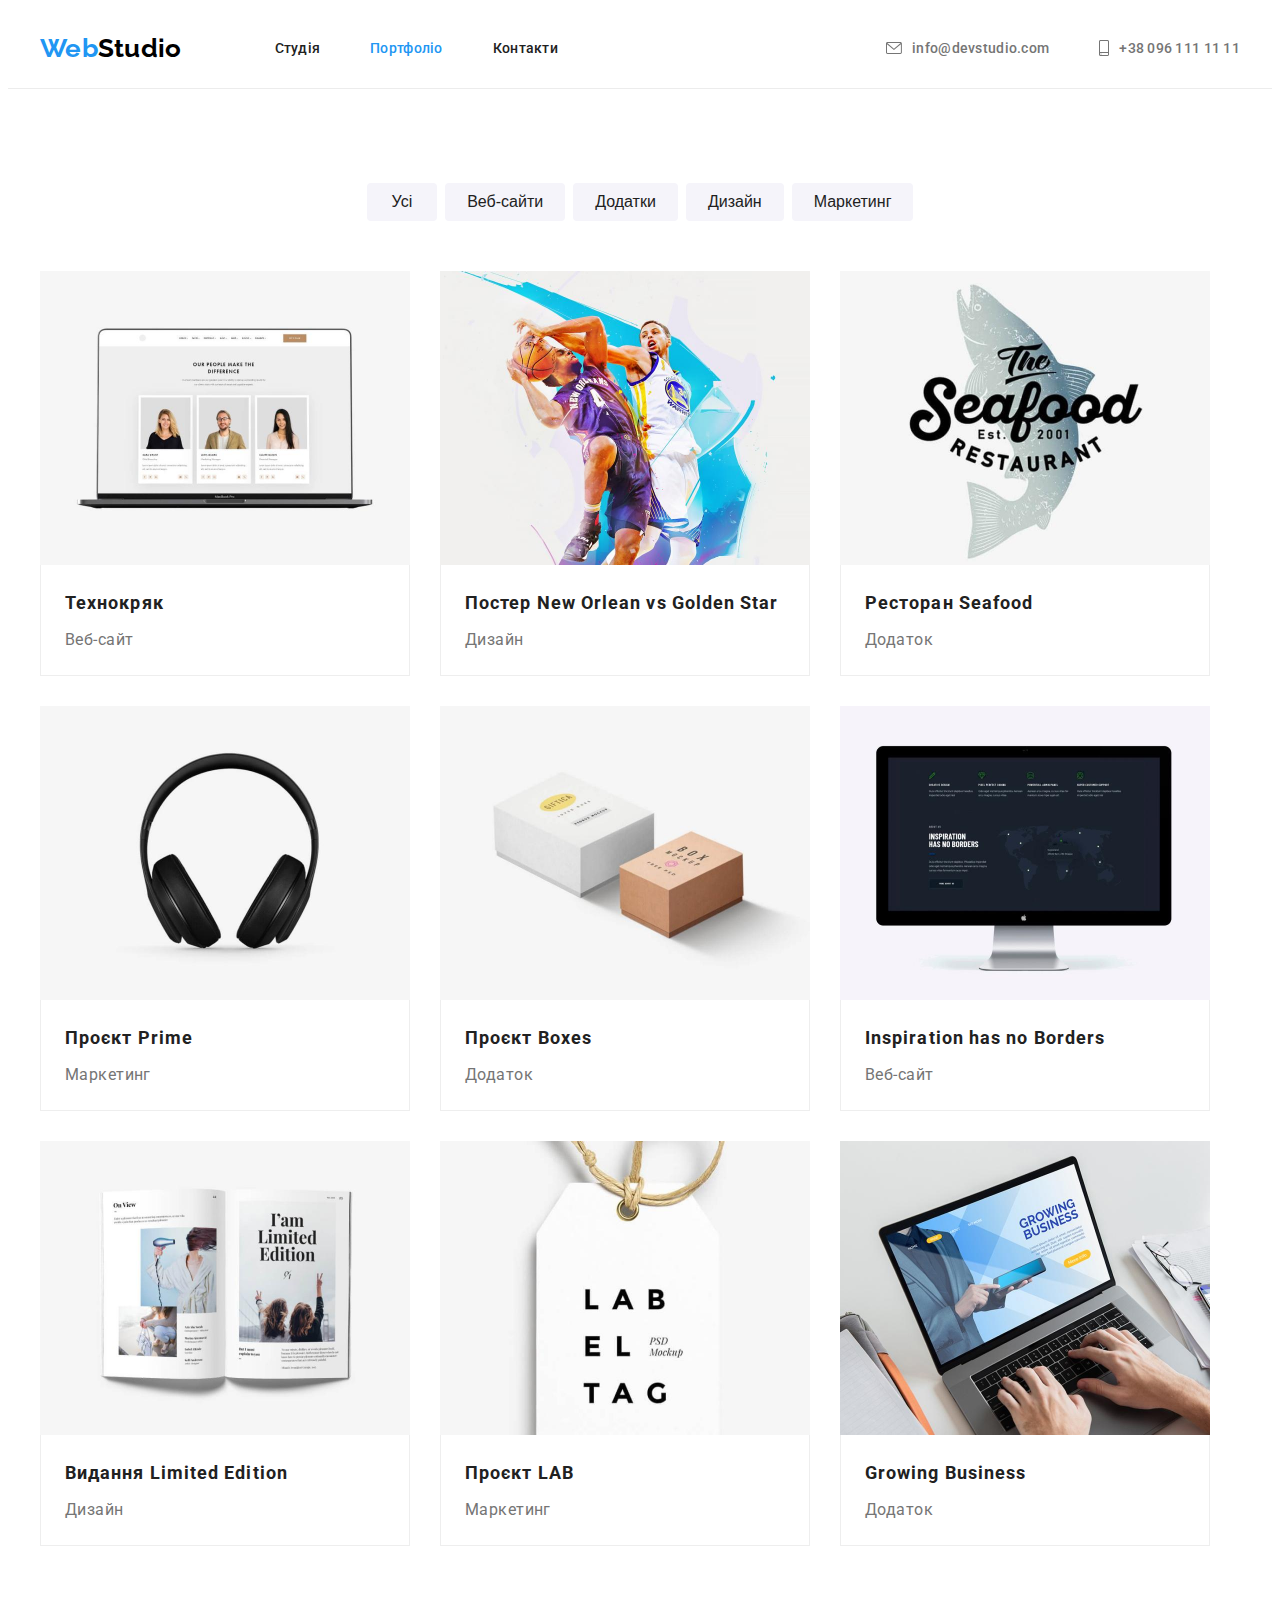
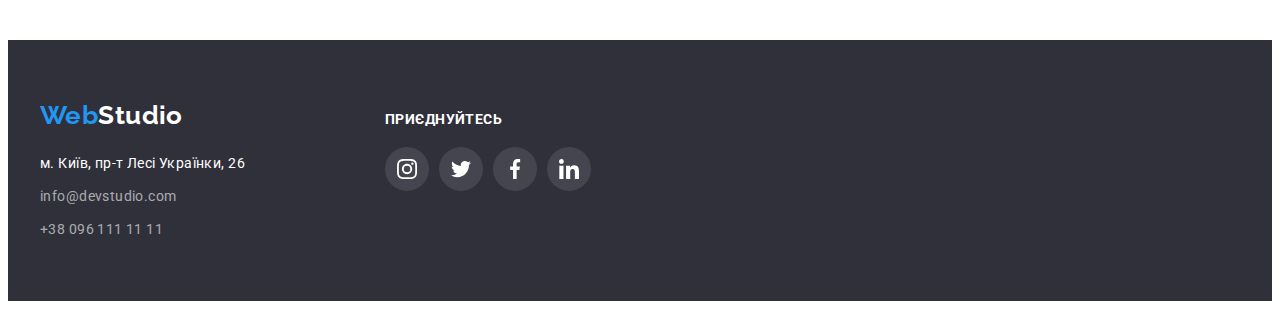
==== portfolio.html @ fc1fa3cc "Initial commit" ====
<!DOCTYPE html>
<html lang="uk">
  <head>
    <meta charset="UTF-8" />
    <meta http-equiv="X-UA-Compatible" content="IE=edge" />
    <meta name="viewport" content="width=device-width, initial-scale=1.0" />
    <title>Document</title>
    <link rel="stylesheet" href="./css/portfolio.css" />
    <link rel="stylesheet" href="./css/styles.css" />
    <link
      rel="stylesheet"
      href="https://cdnjs.cloudflare.com/ajax/libs/modern-normalize/1.1.0/modern-normalize.min.css"
      integrity="sha512-wpPYUAdjBVSE4KJnH1VR1HeZfpl1ub8YT/NKx4PuQ5NmX2tKuGu6U/JRp5y+Y8XG2tV+wKQpNHVUX03MfMFn9Q=="
      crossorigin="anonymous"
      referrerpolicy="no-referrer"
    />
    <link rel="preconnect" href="https://fonts.googleapis.com" />
    <link rel="preconnect" href="https://fonts.gstatic.com" crossorigin />
    <link
      href="https://fonts.googleapis.com/css2?family=Raleway:wght@700&family=Roboto:wght@400;500;700;900&display=swap"
      rel="stylesheet"
    />
    <link rel="stylesheet" href="./css/styles.css" />
  </head>

  <body>
    <!--шапка сторінки-->
    <header class="header">
      <div class="container site-nav">
        <nav class="site-nav">
          <a class="header-logo" href="./index.html">
            <span class="accent">Web</span>Studio
          </a>
          <ul class="header-list list">
            <li class="list-item">
              <a class="header-link" href="./index.html">Студія</a>
            </li>
            <li class="list-item">
              <a class="header-link current" href="./portfolio.html"
                >Портфоліо</a
              >
            </li>
            <li class="list-item">
              <a class="header-link" href="">Контакти</a>
            </li>
          </ul>
        </nav>
        <ul class="contacts-list list">
          <li class="list-item">
            <a class="header-link contacts" href="mailto:info@devstudio.com">
              <svg class="contacts-icon" width="16" height="12">
                <use href="./images/icons.svg#envelope"></use></svg
              >info@devstudio.com</a
            >
          </li>
          <li class="list-item">
            <a class="header-link contacts" href="tel:+380961111111"
              ><svg class="contacts-icon" width="10" height="16">
                <use href="./images/icons.svg#smartphone"></use></svg
              >+38 096 111 11 11</a
            >
          </li>
        </ul>
      </div>
    </header>
    <!--унікальний контент сторінки-->

    <main>
      <section class="section">
        <div class="container">
          <h1 class="section-title visually-hidden">список проєктів</h1>

          <!--фільтр проєктів-->

          <ul class="list filters">
            <li class="list-item">
              <button class="btn big" type="button">Усі</button>
            </li>
            <li class="list-item">
              <button class="btn" type="button">Веб-сайти</button>
            </li>
            <li class="list-item">
              <button class="btn" type="button">Додатки</button>
            </li>
            <li class="list-item">
              <button class="btn" type="button">Дизайн</button>
            </li>
            <li class="list-item">
              <button class="btn" type="button">Маркетинг</button>
            </li>
          </ul>

          <!--список проєктів-->

          <ul class="projects list">
            <li class="gallery-item">
              <img
                class="img"
                src="./images/portfolio/techno.jpg"
                alt="відкрита сторінка сайту на екрані ноутбука"
                width="370"
              />
              <div class="project-item">
                <h2 class="project-title">Технокряк</h2>
                <p class="project-name">Веб-сайт</p>
              </div>
            </li>
            <li class="gallery-item">
              <img
                class="img"
                src="./images/portfolio/new_orlean.jpg"
                alt="двоє гравців баскетбольної команди виборюють мʼяча"
                width="370"
              />
              <div class="project-item">
                <h2 class="project-title">Постер New Orlean vs Golden Star</h2>
                <p class="project-name">Дизайн</p>
              </div>
            </li>
            <li class="gallery-item">
              <img
                class="img"
                src="./images/portfolio/seafood.jpg"
                alt="логотип ресторану на фоні зображення великої риби"
                width="370"
              />
              <div class="project-item">
                <h2 class="project-title">Ресторан Seafood</h2>
                <p class="project-name">Додаток</p>
              </div>
            </li>
            <li class="gallery-item">
              <img
                class="img"
                src="./images/portfolio/prime.jpg"
                alt="великі навушники"
                width="370"
              />
              <div class="project-item">
                <h2 class="project-title">Проєкт Prime</h2>
                <p class="project-name">Маркетинг</p>
              </div>
            </li>
            <li class="gallery-item">
              <img
                class="img"
                src="./images/portfolio/boxes.jpg"
                alt="дві коробки,біла більша та світло-коричнева менша"
                width="370"
              />
              <div class="project-item">
                <h2 class="project-title">Проєкт Boxes</h2>
                <p class="project-name">Додаток</p>
              </div>
            </li>
            <li class="gallery-item">
              <img
                class="img"
                src="./images/portfolio/inspiration.jpg"
                alt="відкрита сторінка сайту на моніторі"
                width="370"
              />
              <div class="project-item">
                <h2 class="project-title">Inspiration has no Borders</h2>
                <p class="project-name">Веб-сайт</p>
              </div>
            </li>
            <li class="gallery-item">
              <img
                class="img"
                src="./images/portfolio/limited.jpg"
                alt="фотографія розгорнутого журналу з малюнками та текстом"
                width="370"
              />
              <div class="project-item">
                <h2 class="project-title">Видання Limited Edition</h2>
                <p class="project-name">Дизайн</p>
              </div>
            </li>
            <li class="gallery-item">
              <img
                class="img"
                src="./images/portfolio/lab.jpg"
                alt="фотографія етикетки з логотипом бренду"
                width="370"
              />
              <div class="project-item">
                <h2 class="project-title">Проєкт LAB</h2>
                <p class="project-name">Маркетинг</p>
              </div>
            </li>
            <li class="gallery-item">
              <img
                class="img"
                src="./images/portfolio/business.jpg"
                alt="руки на клавіатурі ноутбука,на екрані якого відкритий додаток"
                width="370"
              />
              <div class="project-item">
                <h2 class="project-title">Growing Business</h2>
                <p class="project-name">Додаток</p>
              </div>
            </li>
          </ul>
        </div>
      </section>
    </main>

    <!--підвал сторінки-->
    <footer class="footer">
      <div class="container box">
        <div>
          <a class="footer-logo" href="./index.html">
            <span class="accent">Web</span>Studio
          </a>
          <address class="address">
            <ul class="list">
              <li class="list-item">
                <a
                  class="footer-link"
                  href="https://goo.gl/maps/a5UtnnKRtL6wgSgT9"
                  target="_blank"
                  rel="noopener noreferrer"
                >
                  м. Київ, пр-т Лесі Українки, 26
                </a>
              </li>
              <li class="list-item">
                <a class="footer-link contact" href="mailto:info@devstudio.com"
                  >info@devstudio.com</a
                >
              </li>
              <li class="list-item">
                <a class="footer-link contact" href="tel:+380961111111"
                  >+38 096 111 11 11</a
                >
              </li>
            </ul>
          </address>
        </div>
        <div class="socials-group">
          <h2 class="socials-title">приєднуйтесь</h2>
          <ul class="socials list">
            <li class="socials-item">
              <a
                class="socials-link lite"
                href="https://instagram.com"
                target="_blank"
                rel="noopener noreferrer"
                aria-label="instagram"
              >
                <svg class="socials-icon" width="20" height="20">
                  <use href="./images/icons.svg#instagram"></use>
                </svg>
              </a>
            </li>
            <li class="socials-item">
              <a
                class="socials-link lite"
                href="https://twitter.com"
                target="_blank"
                rel="noopener noreferrer"
                aria-label="twitter"
              >
                <svg class="socials-icon" width="20" height="20">
                  <use href="./images/icons.svg#twitter"></use>
                </svg>
              </a>
            </li>
            <li class="socials-item">
              <a
                class="socials-link lite"
                href="https://facebook.com"
                target="_blank"
                rel="noopener noreferrer"
                aria-label="facebook"
              >
                <svg class="socials-icon" width="20" height="20">
                  <use href="./images/icons.svg#facebook"></use>
                </svg>
              </a>
            </li>
            <li class="socials-item">
              <a
                class="socials-link lite"
                href="https://linkedin.com"
                target="_blank"
                rel="noopener noreferrer"
                aria-label="linkedin"
              >
                <svg class="socials-icon" width="20" height="20">
                  <use href="./images/icons.svg#linkedin"></use>
                </svg>
              </a>
            </li>
          </ul>
        </div>
      </div>
    </footer>
  </body>
</html>
---- css/styles.css ----
:root {
  /* Fonts */
  --main-font-family: "Roboto", sans-serif;
  --secondary-font-family: "Raleway", sans-serif;

  /* text colors*/
  --primary-txt-cl: #212121;
  --secondary-txt-cl: #757575;
  --dark-txt-cl: #000;
  --light-txt-cl: #fff;
  --light-txt-cl-60: rgba(255, 255, 255, 0.6);
  --accent-txt-cl: #2196f3;
  --socials-ln-cl: #afb1b8;
  /* background colors */
  --baner-cl: #c4c4c4;
  --baner-gr-cl: rgba(47, 48, 58, 0.4);
  --futer--bg-cl: #2f303a;
  --section-bc-cl: #f5f4fa;
  --light-bc-cl: #ffffff;
  --accent-cl: #2196f3;
  --accent-act-cl: #188ce8;
  --line-cl: #ececec;
  --portfolio-br-cl: #eeeeee;
  --socials-bg-cl: rgba(255, 255, 255, 0.1);
}

body {
  font-family: var(--main-font-family);
  font-size: 14px;
  letter-spacing: 0.03em;
  color: var(--primary-txt-cl);
}
h1,
h2,
h3 {
  margin: 0;
}
p {
  margin: 0;
}
/* шапка сторінки */

.list {
  padding: 0;
  margin: 0;

  list-style: none;
}
.list a {
  text-decoration: none;
}
img {
  max-width: 100%;
  height: auto;
  display: block;
}
.container {
  width: 1200px;
  padding-left: 15px;
  padding-right: 15px;
  margin-left: auto;
  margin-right: auto;
}

.header {
  border-bottom: 1px solid var(--line-cl);

  font-weight: 500;
  line-height: calc(16 / 14);
  letter-spacing: 0.02em;
}
.site-nav {
  display: flex;
  align-items: center;
}
.header-list,
.contacts-list {
  display: flex;
}
.header-list,
.contacts-list {
  gap: 50px;
}

.header-logo,
.footer-logo {
  font-family: var(--secondary-font-family);
  font-weight: 700;
  font-size: 26px;
  line-height: calc(31 / 26);

  text-decoration: none;
}
.header-logo {
  margin-right: 93px;
  color: var(--dark-txt-cl);
}

.accent {
  color: var(--accent-txt-cl);
}

.header-link {
  display: block;
  padding-top: 32px;
  padding-bottom: 32px;

  color: inherit;
}
.header-link:hover,
.header-link:focus,
.footer-link:hover,
.footer-link:focus {
  color: var(--accent-txt-cl);
}

.current {
  color: var(--accent-cl);
}

.contacts-list {
  margin-left: auto;
}
.contacts {
  display: flex;
  gap: 10px;
  align-items: center;
  color: var(--secondary-txt-cl);
}
.contacts-icon {
  fill: currentColor;
}

/* банер */

.hero {
  max-width: 1600px;
  min-height: 600px;
  margin-left: auto;
  margin-right: auto;
  padding-top: 200px;
  padding-bottom: 200px;
  text-align: center;

  background-image: linear-gradient(
      to right,
      var(--baner-gr-cl),
      var(--baner-gr-cl)
    ),
    url("../images/Img.jpg");
  background-color: var(--baner-cl);
  background-repeat: no-repeat;
  background-position: center;
  background-size: cover;
}
.hero-title {
  margin-bottom: 30px;
  margin-left: auto;
  margin-right: auto;
  width: 696px;

  color: var(--light-txt-cl);
  font-weight: 900;
  font-size: 44px;
  line-height: calc(60 / 44);
  letter-spacing: 0.06em;
  text-transform: uppercase;
}
.hero-btn,
.btn {
  cursor: pointer;
}

.hero-btn {
  display: inline-block;
  padding: 10px 32px;
  border: 1px transparent;
  border-radius: 4px;
  min-width: 216px;
  text-align: center;

  font-weight: 700;
  font-size: 16px;
  line-height: calc(30 / 16);
  letter-spacing: 0.06em;
  background: var(--accent-cl);
  color: var(--light-txt-cl);
}

.hero-btn:hover,
.hero-btn:focus {
  background-color: var(--accent-act-cl);
}
/* особливості */

.section {
  padding-top: 94px;
  padding-bottom: 94px;
}

.content {
  display: flex;
  gap: 30px;
}

.visually-hidden {
  position: absolute;
  white-space: nowrap;
  width: 1px;
  height: 1px;
  overflow: hidden;
  border: 0;
  padding: 0;
  clip: rect(0 0 0 0);
  clip-path: inset(50%);
  margin: -1px;
}

.feature {
  margin-bottom: 30px;
  padding-top: 25px;
  padding-bottom: 25px;

  display: flex;
  align-items: center;
  justify-content: center;
  background-color: var(--section-bc-cl);

  border-radius: 4px;
}
.item-title {
  margin-bottom: 10px;

  font-size: 14px;
  line-height: calc(16 / 14);

  text-transform: uppercase;
}
.desc {
  margin-top: 0;

  line-height: calc(24 / 14);

  color: var(--secondary-txt-cl);
}

/* чим ми займаємося */
.gallery {
  padding-top: 0;
}

.section-title {
  margin-bottom: 50px;

  font-size: 36px;
  line-height: calc(42 / 36);
  text-align: center;
}

/* наша команда */
.team {
  background-color: var(--section-bc-cl);
}
.card {
  box-shadow: 0px 1px 3px rgba(0, 0, 0, 0.12), 0px 1px 1px rgba(0, 0, 0, 0.14),
    0px 2px 1px rgba(0, 0, 0, 0.2);
  border-radius: 0px 0px 4px 4px;
  background-color: var(--light-bc-cl);
}
.team-card {
  padding: 30px 10px;
}
.team-name {
  margin-bottom: 10px;
  font-weight: 500;
  font-size: 16px;
  line-height: calc(19 / 16);
  text-align: center;
}

.team-position {
  margin-bottom: 16px;
  font-size: 16px;
  line-height: calc(19 / 16);
  text-align: center;

  color: var(--secondary-txt-cl);
}

.socials {
  display: flex;
  gap: 10px;
  justify-content: center;
}
.socials-link {
  display: flex;
  align-items: center;
  justify-content: center;
  width: 44px;
  height: 44px;

  background-color: var(--light-bc-cl);
  color: var(--socials-ln-cl);
  border-radius: 50%;
}

.socials-link:hover,
.socials-link:focus {
  background-color: var(--accent-cl);
  color: var(--light-txt-cl);
}
.socials-icon {
  fill: currentColor;
}

/* постійні клієнти */
.clients {
  display: flex;
  gap: 30px;
  justify-content: center;
}

.clients-link {
  display: flex;
  align-items: center;
  justify-content: center;
  width: 170px;
  height: 92px;
  border: 1px solid var(--socials-ln-cl);
  border-radius: 4px;
  color: var(--socials-ln-cl);
}

.clients-link:hover,
.clients-link:focus {
  border-color: var(--accent-txt-cl);
  color: var(--accent-txt-cl);
}
.clients-icon {
  fill: currentColor;
}
/* підвал сторінки */

.footer {
  padding-top: 60px;
  padding-bottom: 60px;

  background-color: var(--futer--bg-cl);
}
.box {
  display: flex;
  gap: 70px;
  align-items: baseline;
}
.address {
  line-height: calc(24 / 14);

  font-style: normal;
}
.footer-logo {
  display: block;
  margin-bottom: 20px;
}

.footer .list-item:not(:last-child) {
  margin-bottom: 9px;
}

.footer-logo,
.footer-link {
  color: var(--light-txt-cl);
}
.contact {
  color: var(--light-txt-cl-60);
}

.socials-group {
  margin-left: 70px;
  color: var(--light-txt-cl);
}

.socials-title {
  margin-bottom: 20px;
  font-size: 14px;
  line-height: calc(16 / 14);

  text-transform: uppercase;
}
.lite {
  color: var(--light-txt-cl);
  background-color: var(--socials-bg-cl);
}
/* портфоліо */

/* фільтр */
.list.filters {
  display: flex;
  gap: 8px;
  justify-content: center;
  margin-bottom: 50px;
}

.btn {
  display: inline-block;
  padding: 6px 22px;
  border: 1px transparent;
  border-radius: 4px;

  font-weight: 500;
  font-size: 16px;
  line-height: calc(26 / 16);
  text-align: center;

  color: var(--primary-txt-cl);
  background-color: var(--section-bc-cl);
}
/* кнопка "Усі"*/
.big {
  padding-right: 25px;
  padding-left: 25px;
}

.btn:hover,
.btn:focus {
  color: var(--light-txt-cl);
  background-color: var(--accent-cl);
  box-shadow: 0px 3px 1px rgba(0, 0, 0, 0.1), 0px 1px 2px rgba(0, 0, 0, 0.08),
    0px 2px 2px rgba(0, 0, 0, 0.12);
}
/* галерея проєктів */
.projects {
  display: flex;
  flex-wrap: wrap;
  gap: 30px;
}

.project-item {
  border-right: 1px solid var(--portfolio-br-cl);
  border-bottom: 1px solid var(--portfolio-br-cl);
  border-left: 1px solid var(--portfolio-br-cl);

  padding: 20px 24px;
}
.gallery-item:hover {
  box-shadow: 0px 1px 1px rgba(0, 0, 0, 0.12), 0px 4px 4px rgba(0, 0, 0, 0.06),
    1px 4px 6px rgba(0, 0, 0, 0.16);
}
.project-title {
  margin-bottom: 4px;
  font-size: 18px;
  line-height: calc(36 / 18);
  letter-spacing: 0.06em;
}
.project-name {
  font-size: 16px;
  line-height: calc(30 / 16);

  color: var(--secondary-txt-cl);
}
---- css/styles.css ----
:root {
  /* Fonts */
  --main-font-family: "Roboto", sans-serif;
  --secondary-font-family: "Raleway", sans-serif;

  /* text colors*/
  --primary-txt-cl: #212121;
  --secondary-txt-cl: #757575;
  --dark-txt-cl: #000;
  --light-txt-cl: #fff;
  --light-txt-cl-60: rgba(255, 255, 255, 0.6);
  --accent-txt-cl: #2196f3;
  --socials-ln-cl: #afb1b8;
  /* background colors */
  --baner-cl: #c4c4c4;
  --baner-gr-cl: rgba(47, 48, 58, 0.4);
  --futer--bg-cl: #2f303a;
  --section-bc-cl: #f5f4fa;
  --light-bc-cl: #ffffff;
  --accent-cl: #2196f3;
  --accent-act-cl: #188ce8;
  --line-cl: #ececec;
  --portfolio-br-cl: #eeeeee;
  --socials-bg-cl: rgba(255, 255, 255, 0.1);
}

body {
  font-family: var(--main-font-family);
  font-size: 14px;
  letter-spacing: 0.03em;
  color: var(--primary-txt-cl);
}
h1,
h2,
h3 {
  margin: 0;
}
p {
  margin: 0;
}
/* шапка сторінки */

.list {
  padding: 0;
  margin: 0;

  list-style: none;
}
.list a {
  text-decoration: none;
}
img {
  max-width: 100%;
  height: auto;
  display: block;
}
.container {
  width: 1200px;
  padding-left: 15px;
  padding-right: 15px;
  margin-left: auto;
  margin-right: auto;
}

.header {
  border-bottom: 1px solid var(--line-cl);

  font-weight: 500;
  line-height: calc(16 / 14);
  letter-spacing: 0.02em;
}
.site-nav {
  display: flex;
  align-items: center;
}
.header-list,
.contacts-list {
  display: flex;
}
.header-list,
.contacts-list {
  gap: 50px;
}

.header-logo,
.footer-logo {
  font-family: var(--secondary-font-family);
  font-weight: 700;
  font-size: 26px;
  line-height: calc(31 / 26);

  text-decoration: none;
}
.header-logo {
  margin-right: 93px;
  color: var(--dark-txt-cl);
}

.accent {
  color: var(--accent-txt-cl);
}

.header-link {
  display: block;
  padding-top: 32px;
  padding-bottom: 32px;

  color: inherit;
}
.header-link:hover,
.header-link:focus,
.footer-link:hover,
.footer-link:focus {
  color: var(--accent-txt-cl);
}

.current {
  color: var(--accent-cl);
}

.contacts-list {
  margin-left: auto;
}
.contacts {
  display: flex;
  gap: 10px;
  align-items: center;
  color: var(--secondary-txt-cl);
}
.contacts-icon {
  fill: currentColor;
}

/* банер */

.hero {
  max-width: 1600px;
  min-height: 600px;
  margin-left: auto;
  margin-right: auto;
  padding-top: 200px;
  padding-bottom: 200px;
  text-align: center;

  background-image: linear-gradient(
      to right,
      var(--baner-gr-cl),
      var(--baner-gr-cl)
    ),
    url("../images/Img.jpg");
  background-color: var(--baner-cl);
  background-repeat: no-repeat;
  background-position: center;
  background-size: cover;
}
.hero-title {
  margin-bottom: 30px;
  margin-left: auto;
  margin-right: auto;
  width: 696px;

  color: var(--light-txt-cl);
  font-weight: 900;
  font-size: 44px;
  line-height: calc(60 / 44);
  letter-spacing: 0.06em;
  text-transform: uppercase;
}
.hero-btn,
.btn {
  cursor: pointer;
}

.hero-btn {
  display: inline-block;
  padding: 10px 32px;
  border: 1px transparent;
  border-radius: 4px;
  min-width: 216px;
  text-align: center;

  font-weight: 700;
  font-size: 16px;
  line-height: calc(30 / 16);
  letter-spacing: 0.06em;
  background: var(--accent-cl);
  color: var(--light-txt-cl);
}

.hero-btn:hover,
.hero-btn:focus {
  background-color: var(--accent-act-cl);
}
/* особливості */

.section {
  padding-top: 94px;
  padding-bottom: 94px;
}

.content {
  display: flex;
  gap: 30px;
}

.visually-hidden {
  position: absolute;
  white-space: nowrap;
  width: 1px;
  height: 1px;
  overflow: hidden;
  border: 0;
  padding: 0;
  clip: rect(0 0 0 0);
  clip-path: inset(50%);
  margin: -1px;
}

.feature {
  margin-bottom: 30px;
  padding-top: 25px;
  padding-bottom: 25px;

  display: flex;
  align-items: center;
  justify-content: center;
  background-color: var(--section-bc-cl);

  border-radius: 4px;
}
.item-title {
  margin-bottom: 10px;

  font-size: 14px;
  line-height: calc(16 / 14);

  text-transform: uppercase;
}
.desc {
  margin-top: 0;

  line-height: calc(24 / 14);

  color: var(--secondary-txt-cl);
}

/* чим ми займаємося */
.gallery {
  padding-top: 0;
}

.section-title {
  margin-bottom: 50px;

  font-size: 36px;
  line-height: calc(42 / 36);
  text-align: center;
}

/* наша команда */
.team {
  background-color: var(--section-bc-cl);
}
.card {
  box-shadow: 0px 1px 3px rgba(0, 0, 0, 0.12), 0px 1px 1px rgba(0, 0, 0, 0.14),
    0px 2px 1px rgba(0, 0, 0, 0.2);
  border-radius: 0px 0px 4px 4px;
  background-color: var(--light-bc-cl);
}
.team-card {
  padding: 30px 10px;
}
.team-name {
  margin-bottom: 10px;
  font-weight: 500;
  font-size: 16px;
  line-height: calc(19 / 16);
  text-align: center;
}

.team-position {
  margin-bottom: 16px;
  font-size: 16px;
  line-height: calc(19 / 16);
  text-align: center;

  color: var(--secondary-txt-cl);
}

.socials {
  display: flex;
  gap: 10px;
  justify-content: center;
}
.socials-link {
  display: flex;
  align-items: center;
  justify-content: center;
  width: 44px;
  height: 44px;

  background-color: var(--light-bc-cl);
  color: var(--socials-ln-cl);
  border-radius: 50%;
}

.socials-link:hover,
.socials-link:focus {
  background-color: var(--accent-cl);
  color: var(--light-txt-cl);
}
.socials-icon {
  fill: currentColor;
}

/* постійні клієнти */
.clients {
  display: flex;
  gap: 30px;
  justify-content: center;
}

.clients-link {
  display: flex;
  align-items: center;
  justify-content: center;
  width: 170px;
  height: 92px;
  border: 1px solid var(--socials-ln-cl);
  border-radius: 4px;
  color: var(--socials-ln-cl);
}

.clients-link:hover,
.clients-link:focus {
  border-color: var(--accent-txt-cl);
  color: var(--accent-txt-cl);
}
.clients-icon {
  fill: currentColor;
}
/* підвал сторінки */

.footer {
  padding-top: 60px;
  padding-bottom: 60px;

  background-color: var(--futer--bg-cl);
}
.box {
  display: flex;
  gap: 70px;
  align-items: baseline;
}
.address {
  line-height: calc(24 / 14);

  font-style: normal;
}
.footer-logo {
  display: block;
  margin-bottom: 20px;
}

.footer .list-item:not(:last-child) {
  margin-bottom: 9px;
}

.footer-logo,
.footer-link {
  color: var(--light-txt-cl);
}
.contact {
  color: var(--light-txt-cl-60);
}

.socials-group {
  margin-left: 70px;
  color: var(--light-txt-cl);
}

.socials-title {
  margin-bottom: 20px;
  font-size: 14px;
  line-height: calc(16 / 14);

  text-transform: uppercase;
}
.lite {
  color: var(--light-txt-cl);
  background-color: var(--socials-bg-cl);
}
/* портфоліо */

/* фільтр */
.list.filters {
  display: flex;
  gap: 8px;
  justify-content: center;
  margin-bottom: 50px;
}

.btn {
  display: inline-block;
  padding: 6px 22px;
  border: 1px transparent;
  border-radius: 4px;

  font-weight: 500;
  font-size: 16px;
  line-height: calc(26 / 16);
  text-align: center;

  color: var(--primary-txt-cl);
  background-color: var(--section-bc-cl);
}
/* кнопка "Усі"*/
.big {
  padding-right: 25px;
  padding-left: 25px;
}

.btn:hover,
.btn:focus {
  color: var(--light-txt-cl);
  background-color: var(--accent-cl);
  box-shadow: 0px 3px 1px rgba(0, 0, 0, 0.1), 0px 1px 2px rgba(0, 0, 0, 0.08),
    0px 2px 2px rgba(0, 0, 0, 0.12);
}
/* галерея проєктів */
.projects {
  display: flex;
  flex-wrap: wrap;
  gap: 30px;
}

.project-item {
  border-right: 1px solid var(--portfolio-br-cl);
  border-bottom: 1px solid var(--portfolio-br-cl);
  border-left: 1px solid var(--portfolio-br-cl);

  padding: 20px 24px;
}
.gallery-item:hover {
  box-shadow: 0px 1px 1px rgba(0, 0, 0, 0.12), 0px 4px 4px rgba(0, 0, 0, 0.06),
    1px 4px 6px rgba(0, 0, 0, 0.16);
}
.project-title {
  margin-bottom: 4px;
  font-size: 18px;
  line-height: calc(36 / 18);
  letter-spacing: 0.06em;
}
.project-name {
  font-size: 16px;
  line-height: calc(30 / 16);

  color: var(--secondary-txt-cl);
}
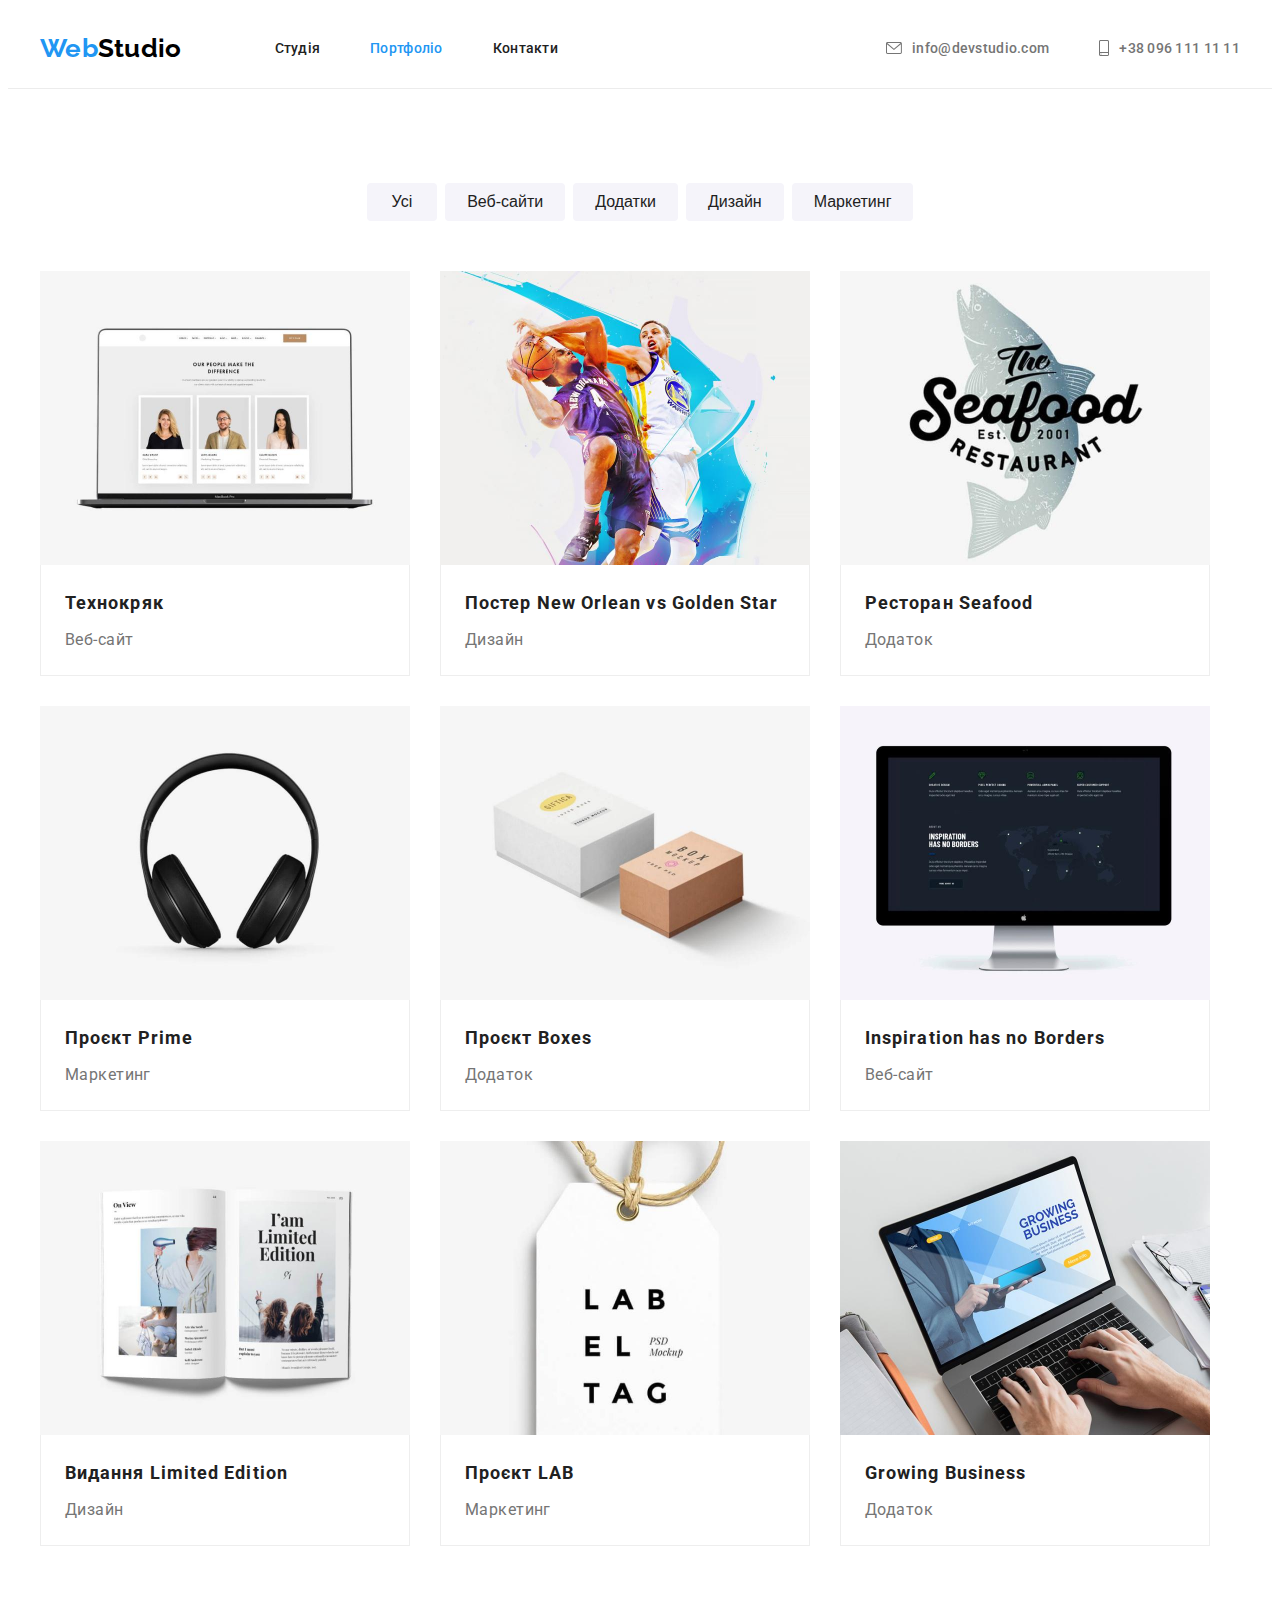
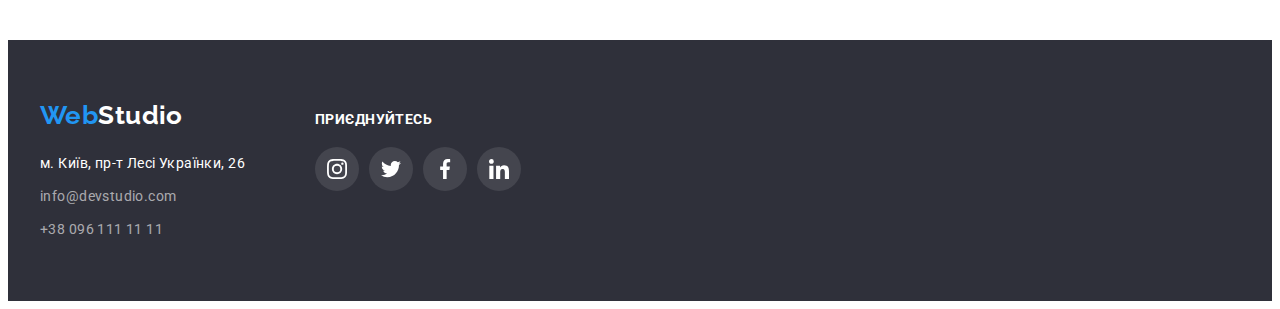
==== commit 20ddd76d: "перенесено виправлення з 4 дз" ====
--- a/portfolio.html
+++ b/portfolio.html
@@ -94,112 +94,132 @@
 
           <ul class="projects list">
             <li class="gallery-item">
-              <img
-                class="img"
-                src="./images/portfolio/techno.jpg"
-                alt="відкрита сторінка сайту на екрані ноутбука"
-                width="370"
-              />
-              <div class="project-item">
-                <h2 class="project-title">Технокряк</h2>
-                <p class="project-name">Веб-сайт</p>
-              </div>
-            </li>
-            <li class="gallery-item">
-              <img
-                class="img"
-                src="./images/portfolio/new_orlean.jpg"
-                alt="двоє гравців баскетбольної команди виборюють мʼяча"
-                width="370"
-              />
-              <div class="project-item">
-                <h2 class="project-title">Постер New Orlean vs Golden Star</h2>
-                <p class="project-name">Дизайн</p>
-              </div>
-            </li>
-            <li class="gallery-item">
-              <img
-                class="img"
-                src="./images/portfolio/seafood.jpg"
-                alt="логотип ресторану на фоні зображення великої риби"
-                width="370"
-              />
-              <div class="project-item">
-                <h2 class="project-title">Ресторан Seafood</h2>
-                <p class="project-name">Додаток</p>
-              </div>
-            </li>
-            <li class="gallery-item">
-              <img
-                class="img"
-                src="./images/portfolio/prime.jpg"
-                alt="великі навушники"
-                width="370"
-              />
-              <div class="project-item">
-                <h2 class="project-title">Проєкт Prime</h2>
-                <p class="project-name">Маркетинг</p>
-              </div>
-            </li>
-            <li class="gallery-item">
-              <img
-                class="img"
-                src="./images/portfolio/boxes.jpg"
-                alt="дві коробки,біла більша та світло-коричнева менша"
-                width="370"
-              />
-              <div class="project-item">
-                <h2 class="project-title">Проєкт Boxes</h2>
-                <p class="project-name">Додаток</p>
-              </div>
-            </li>
-            <li class="gallery-item">
-              <img
-                class="img"
-                src="./images/portfolio/inspiration.jpg"
-                alt="відкрита сторінка сайту на моніторі"
-                width="370"
-              />
-              <div class="project-item">
-                <h2 class="project-title">Inspiration has no Borders</h2>
-                <p class="project-name">Веб-сайт</p>
-              </div>
-            </li>
-            <li class="gallery-item">
-              <img
-                class="img"
-                src="./images/portfolio/limited.jpg"
-                alt="фотографія розгорнутого журналу з малюнками та текстом"
-                width="370"
-              />
-              <div class="project-item">
-                <h2 class="project-title">Видання Limited Edition</h2>
-                <p class="project-name">Дизайн</p>
-              </div>
-            </li>
-            <li class="gallery-item">
-              <img
-                class="img"
-                src="./images/portfolio/lab.jpg"
-                alt="фотографія етикетки з логотипом бренду"
-                width="370"
-              />
-              <div class="project-item">
-                <h2 class="project-title">Проєкт LAB</h2>
-                <p class="project-name">Маркетинг</p>
-              </div>
-            </li>
-            <li class="gallery-item">
-              <img
-                class="img"
-                src="./images/portfolio/business.jpg"
-                alt="руки на клавіатурі ноутбука,на екрані якого відкритий додаток"
-                width="370"
-              />
-              <div class="project-item">
-                <h2 class="project-title">Growing Business</h2>
-                <p class="project-name">Додаток</p>
-              </div>
+              <a class="gallery-link" href="">
+                <img
+                  class="img"
+                  src="./images/portfolio/techno.jpg"
+                  alt="відкрита сторінка сайту на екрані ноутбука"
+                  width="370"
+                />
+                <div class="project-item">
+                  <h2 class="project-title">Технокряк</h2>
+                  <p class="project-name">Веб-сайт</p>
+                </div>
+              </a>
+            </li>
+            <li class="gallery-item">
+              <a class="gallery-link" href="">
+                <img
+                  class="img"
+                  src="./images/portfolio/new_orlean.jpg"
+                  alt="двоє гравців баскетбольної команди виборюють мʼяча"
+                  width="370"
+                />
+                <div class="project-item">
+                  <h2 class="project-title">
+                    Постер New Orlean vs Golden Star
+                  </h2>
+                  <p class="project-name">Дизайн</p>
+                </div>
+              </a>
+            </li>
+            <li class="gallery-item">
+              <a class="gallery-link" href="">
+                <img
+                  class="img"
+                  src="./images/portfolio/seafood.jpg"
+                  alt="логотип ресторану на фоні зображення великої риби"
+                  width="370"
+                />
+                <div class="project-item">
+                  <h2 class="project-title">Ресторан Seafood</h2>
+                  <p class="project-name">Додаток</p>
+                </div>
+              </a>
+            </li>
+            <li class="gallery-item">
+              <a class="gallery-link" href="">
+                <img
+                  class="img"
+                  src="./images/portfolio/prime.jpg"
+                  alt="великі навушники"
+                  width="370"
+                />
+                <div class="project-item">
+                  <h2 class="project-title">Проєкт Prime</h2>
+                  <p class="project-name">Маркетинг</p>
+                </div>
+              </a>
+            </li>
+            <li class="gallery-item">
+              <a class="gallery-link" href="">
+                <img
+                  class="img"
+                  src="./images/portfolio/boxes.jpg"
+                  alt="дві коробки,біла більша та світло-коричнева менша"
+                  width="370"
+                />
+                <div class="project-item">
+                  <h2 class="project-title">Проєкт Boxes</h2>
+                  <p class="project-name">Додаток</p>
+                </div>
+              </a>
+            </li>
+            <li class="gallery-item">
+              <a class="gallery-link" href="">
+                <img
+                  class="img"
+                  src="./images/portfolio/inspiration.jpg"
+                  alt="відкрита сторінка сайту на моніторі"
+                  width="370"
+                />
+                <div class="project-item">
+                  <h2 class="project-title">Inspiration has no Borders</h2>
+                  <p class="project-name">Веб-сайт</p>
+                </div>
+              </a>
+            </li>
+            <li class="gallery-item">
+              <a class="gallery-link" href="">
+                <img
+                  class="img"
+                  src="./images/portfolio/limited.jpg"
+                  alt="фотографія розгорнутого журналу з малюнками та текстом"
+                  width="370"
+                />
+                <div class="project-item">
+                  <h2 class="project-title">Видання Limited Edition</h2>
+                  <p class="project-name">Дизайн</p>
+                </div>
+              </a>
+            </li>
+            <li class="gallery-item">
+              <a class="gallery-link" href="">
+                <img
+                  class="img"
+                  src="./images/portfolio/lab.jpg"
+                  alt="фотографія етикетки з логотипом бренду"
+                  width="370"
+                />
+                <div class="project-item">
+                  <h2 class="project-title">Проєкт LAB</h2>
+                  <p class="project-name">Маркетинг</p>
+                </div>
+              </a>
+            </li>
+            <li class="gallery-item">
+              <a class="gallery-link" href="">
+                <img
+                  class="img"
+                  src="./images/portfolio/business.jpg"
+                  alt="руки на клавіатурі ноутбука,на екрані якого відкритий додаток"
+                  width="370"
+                />
+                <div class="project-item">
+                  <h2 class="project-title">Growing Business</h2>
+                  <p class="project-name">Додаток</p>
+                </div>
+              </a>
             </li>
           </ul>
         </div>
--- a/css/styles.css
+++ b/css/styles.css
@@ -32,12 +32,11 @@
 }
 h1,
 h2,
-h3 {
-  margin: 0;
-}
+h3,
 p {
   margin: 0;
 }
+
 /* шапка сторінки */
 
 .list {
@@ -217,9 +216,8 @@
 }
 
 .feature {
+  height: 120px;
   margin-bottom: 30px;
-  padding-top: 25px;
-  padding-bottom: 25px;
 
   display: flex;
   align-items: center;
@@ -349,7 +347,7 @@
 }
 .box {
   display: flex;
-  gap: 70px;
+
   align-items: baseline;
 }
 .address {
@@ -441,7 +439,10 @@
 
   padding: 20px 24px;
 }
-.gallery-item:hover {
+.gallery-link {
+  display: block;
+}
+.gallery-link:hover {
   box-shadow: 0px 1px 1px rgba(0, 0, 0, 0.12), 0px 4px 4px rgba(0, 0, 0, 0.06),
     1px 4px 6px rgba(0, 0, 0, 0.16);
 }
@@ -450,6 +451,8 @@
   font-size: 18px;
   line-height: calc(36 / 18);
   letter-spacing: 0.06em;
+
+  color: var(--primary-txt-cl);
 }
 .project-name {
   font-size: 16px;
--- a/css/styles.css
+++ b/css/styles.css
@@ -32,12 +32,11 @@
 }
 h1,
 h2,
-h3 {
-  margin: 0;
-}
+h3,
 p {
   margin: 0;
 }
+
 /* шапка сторінки */
 
 .list {
@@ -217,9 +216,8 @@
 }
 
 .feature {
+  height: 120px;
   margin-bottom: 30px;
-  padding-top: 25px;
-  padding-bottom: 25px;
 
   display: flex;
   align-items: center;
@@ -349,7 +347,7 @@
 }
 .box {
   display: flex;
-  gap: 70px;
+
   align-items: baseline;
 }
 .address {
@@ -441,7 +439,10 @@
 
   padding: 20px 24px;
 }
-.gallery-item:hover {
+.gallery-link {
+  display: block;
+}
+.gallery-link:hover {
   box-shadow: 0px 1px 1px rgba(0, 0, 0, 0.12), 0px 4px 4px rgba(0, 0, 0, 0.06),
     1px 4px 6px rgba(0, 0, 0, 0.16);
 }
@@ -450,6 +451,8 @@
   font-size: 18px;
   line-height: calc(36 / 18);
   letter-spacing: 0.06em;
+
+  color: var(--primary-txt-cl);
 }
 .project-name {
   font-size: 16px;
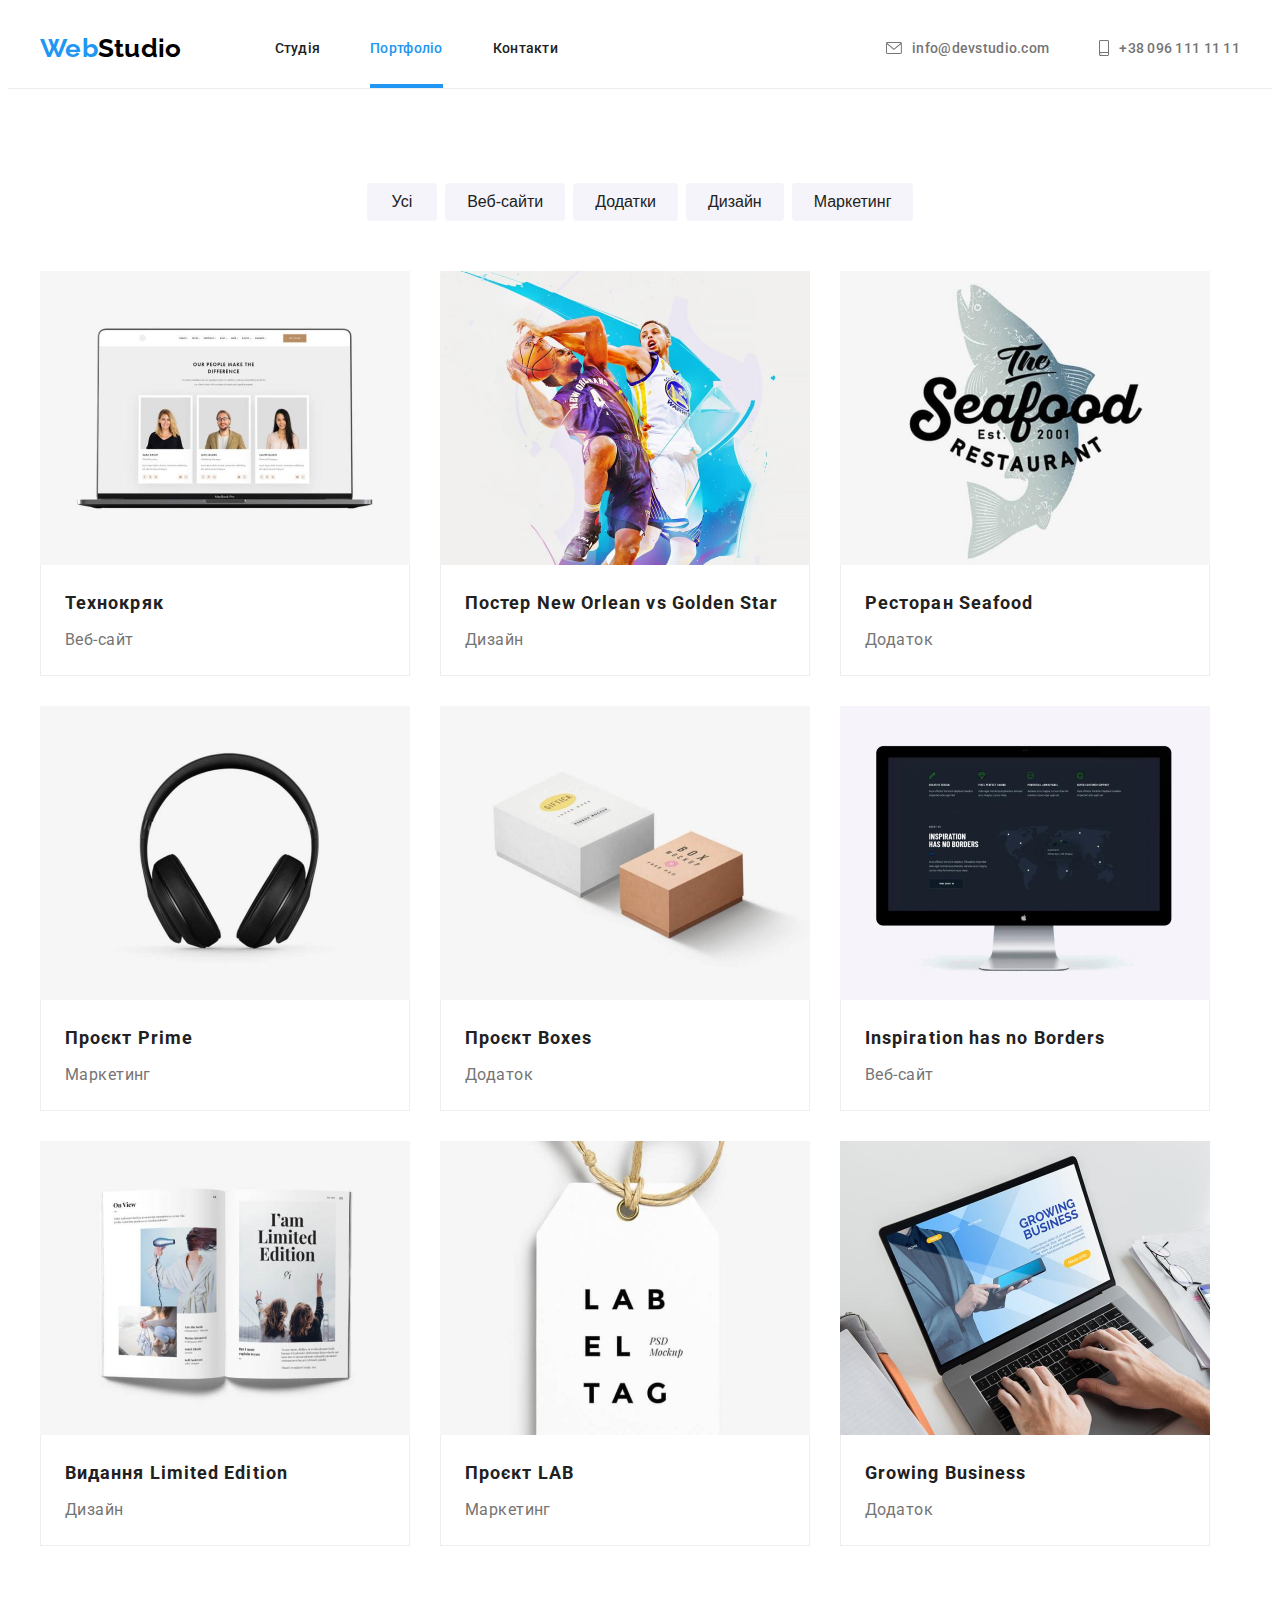
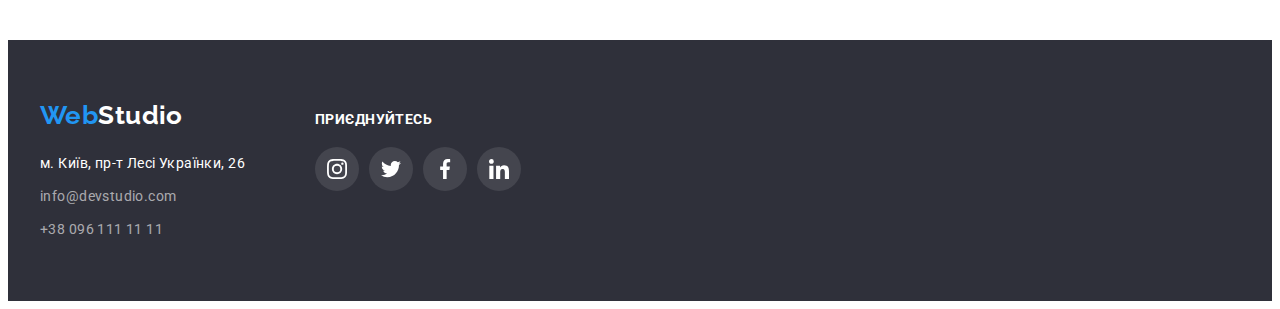
==== commit fe47baef: "створено css-переходи" ====
--- a/portfolio.html
+++ b/portfolio.html
@@ -95,12 +95,22 @@
           <ul class="projects list">
             <li class="gallery-item">
               <a class="gallery-link" href="">
-                <img
-                  class="img"
-                  src="./images/portfolio/techno.jpg"
-                  alt="відкрита сторінка сайту на екрані ноутбука"
-                  width="370"
-                />
+                <div class="project-thumb">
+                  <img
+                    class="img"
+                    src="./images/portfolio/techno.jpg"
+                    alt="відкрита сторінка сайту на екрані ноутбука"
+                    width="370"
+                  />
+                  <div class="overlay">
+                    <p class="project-desk">
+                      Ресурс пропонує комплексні пропозиції з різним рівнем
+                      функціоналу та сервісів. Все це дозволить відвідувачу
+                      отримати вичерпні відомості про компанію чи приватну
+                      особу.
+                    </p>
+                  </div>
+                </div>
                 <div class="project-item">
                   <h2 class="project-title">Технокряк</h2>
                   <p class="project-name">Веб-сайт</p>
@@ -109,12 +119,22 @@
             </li>
             <li class="gallery-item">
               <a class="gallery-link" href="">
-                <img
-                  class="img"
-                  src="./images/portfolio/new_orlean.jpg"
-                  alt="двоє гравців баскетбольної команди виборюють мʼяча"
-                  width="370"
-                />
+                <div class="project-thumb">
+                  <img
+                    class="img"
+                    src="./images/portfolio/new_orlean.jpg"
+                    alt="двоє гравців баскетбольної команди виборюють мʼяча"
+                    width="370"
+                  />
+                  <div class="overlay">
+                    <p class="project-desk">
+                      Ресурс пропонує комплексні пропозиції з різним рівнем
+                      функціоналу та сервісів. Все це дозволить відвідувачу
+                      отримати вичерпні відомості про компанію чи приватну
+                      особу.
+                    </p>
+                  </div>
+                </div>
                 <div class="project-item">
                   <h2 class="project-title">
                     Постер New Orlean vs Golden Star
@@ -125,12 +145,22 @@
             </li>
             <li class="gallery-item">
               <a class="gallery-link" href="">
-                <img
-                  class="img"
-                  src="./images/portfolio/seafood.jpg"
-                  alt="логотип ресторану на фоні зображення великої риби"
-                  width="370"
-                />
+                <div class="project-thumb">
+                  <img
+                    class="img"
+                    src="./images/portfolio/seafood.jpg"
+                    alt="логотип ресторану на фоні зображення великої риби"
+                    width="370"
+                  />
+                  <div class="overlay">
+                    <p class="project-desk">
+                      Ресурс пропонує комплексні пропозиції з різним рівнем
+                      функціоналу та сервісів. Все це дозволить відвідувачу
+                      отримати вичерпні відомості про компанію чи приватну
+                      особу.
+                    </p>
+                  </div>
+                </div>
                 <div class="project-item">
                   <h2 class="project-title">Ресторан Seafood</h2>
                   <p class="project-name">Додаток</p>
@@ -139,12 +169,22 @@
             </li>
             <li class="gallery-item">
               <a class="gallery-link" href="">
-                <img
-                  class="img"
-                  src="./images/portfolio/prime.jpg"
-                  alt="великі навушники"
-                  width="370"
-                />
+                <div class="project-thumb">
+                  <img
+                    class="img"
+                    src="./images/portfolio/prime.jpg"
+                    alt="великі навушники"
+                    width="370"
+                  />
+                  <div class="overlay">
+                    <p class="project-desk">
+                      Ресурс пропонує комплексні пропозиції з різним рівнем
+                      функціоналу та сервісів. Все це дозволить відвідувачу
+                      отримати вичерпні відомості про компанію чи приватну
+                      особу.
+                    </p>
+                  </div>
+                </div>
                 <div class="project-item">
                   <h2 class="project-title">Проєкт Prime</h2>
                   <p class="project-name">Маркетинг</p>
@@ -153,12 +193,22 @@
             </li>
             <li class="gallery-item">
               <a class="gallery-link" href="">
-                <img
-                  class="img"
-                  src="./images/portfolio/boxes.jpg"
-                  alt="дві коробки,біла більша та світло-коричнева менша"
-                  width="370"
-                />
+                <div class="project-thumb">
+                  <img
+                    class="img"
+                    src="./images/portfolio/boxes.jpg"
+                    alt="дві коробки,біла більша та світло-коричнева менша"
+                    width="370"
+                  />
+                  <div class="overlay">
+                    <p class="project-desk">
+                      Ресурс пропонує комплексні пропозиції з різним рівнем
+                      функціоналу та сервісів. Все це дозволить відвідувачу
+                      отримати вичерпні відомості про компанію чи приватну
+                      особу.
+                    </p>
+                  </div>
+                </div>
                 <div class="project-item">
                   <h2 class="project-title">Проєкт Boxes</h2>
                   <p class="project-name">Додаток</p>
@@ -167,12 +217,22 @@
             </li>
             <li class="gallery-item">
               <a class="gallery-link" href="">
-                <img
-                  class="img"
-                  src="./images/portfolio/inspiration.jpg"
-                  alt="відкрита сторінка сайту на моніторі"
-                  width="370"
-                />
+                <div class="project-thumb">
+                  <img
+                    class="img"
+                    src="./images/portfolio/inspiration.jpg"
+                    alt="відкрита сторінка сайту на моніторі"
+                    width="370"
+                  />
+                  <div class="overlay">
+                    <p class="project-desk">
+                      Ресурс пропонує комплексні пропозиції з різним рівнем
+                      функціоналу та сервісів. Все це дозволить відвідувачу
+                      отримати вичерпні відомості про компанію чи приватну
+                      особу.
+                    </p>
+                  </div>
+                </div>
                 <div class="project-item">
                   <h2 class="project-title">Inspiration has no Borders</h2>
                   <p class="project-name">Веб-сайт</p>
@@ -181,12 +241,22 @@
             </li>
             <li class="gallery-item">
               <a class="gallery-link" href="">
-                <img
-                  class="img"
-                  src="./images/portfolio/limited.jpg"
-                  alt="фотографія розгорнутого журналу з малюнками та текстом"
-                  width="370"
-                />
+                <div class="project-thumb">
+                  <img
+                    class="img"
+                    src="./images/portfolio/limited.jpg"
+                    alt="фотографія розгорнутого журналу з малюнками та текстом"
+                    width="370"
+                  />
+                  <div class="overlay">
+                    <p class="project-desk">
+                      Ресурс пропонує комплексні пропозиції з різним рівнем
+                      функціоналу та сервісів. Все це дозволить відвідувачу
+                      отримати вичерпні відомості про компанію чи приватну
+                      особу.
+                    </p>
+                  </div>
+                </div>
                 <div class="project-item">
                   <h2 class="project-title">Видання Limited Edition</h2>
                   <p class="project-name">Дизайн</p>
@@ -195,12 +265,22 @@
             </li>
             <li class="gallery-item">
               <a class="gallery-link" href="">
-                <img
-                  class="img"
-                  src="./images/portfolio/lab.jpg"
-                  alt="фотографія етикетки з логотипом бренду"
-                  width="370"
-                />
+                <div class="project-thumb">
+                  <img
+                    class="img"
+                    src="./images/portfolio/lab.jpg"
+                    alt="фотографія етикетки з логотипом бренду"
+                    width="370"
+                  />
+                  <div class="overlay">
+                    <p class="project-desk">
+                      Ресурс пропонує комплексні пропозиції з різним рівнем
+                      функціоналу та сервісів. Все це дозволить відвідувачу
+                      отримати вичерпні відомості про компанію чи приватну
+                      особу.
+                    </p>
+                  </div>
+                </div>
                 <div class="project-item">
                   <h2 class="project-title">Проєкт LAB</h2>
                   <p class="project-name">Маркетинг</p>
@@ -209,12 +289,22 @@
             </li>
             <li class="gallery-item">
               <a class="gallery-link" href="">
-                <img
-                  class="img"
-                  src="./images/portfolio/business.jpg"
-                  alt="руки на клавіатурі ноутбука,на екрані якого відкритий додаток"
-                  width="370"
-                />
+                <div class="project-thumb">
+                  <img
+                    class="img"
+                    src="./images/portfolio/business.jpg"
+                    alt="руки на клавіатурі ноутбука,на екрані якого відкритий додаток"
+                    width="370"
+                  />
+                  <div class="overlay">
+                    <p class="project-desk">
+                      Ресурс пропонує комплексні пропозиції з різним рівнем
+                      функціоналу та сервісів. Все це дозволить відвідувачу
+                      отримати вичерпні відомості про компанію чи приватну
+                      особу.
+                    </p>
+                  </div>
+                </div>
                 <div class="project-item">
                   <h2 class="project-title">Growing Business</h2>
                   <p class="project-name">Додаток</p>
--- a/css/styles.css
+++ b/css/styles.css
@@ -11,6 +11,7 @@
   --light-txt-cl-60: rgba(255, 255, 255, 0.6);
   --accent-txt-cl: #2196f3;
   --socials-ln-cl: #afb1b8;
+
   /* background colors */
   --baner-cl: #c4c4c4;
   --baner-gr-cl: rgba(47, 48, 58, 0.4);
@@ -22,6 +23,12 @@
   --line-cl: #ececec;
   --portfolio-br-cl: #eeeeee;
   --socials-bg-cl: rgba(255, 255, 255, 0.1);
+  --bg-backdrop-cl: rgba(0, 0, 0, 0.2);
+
+  /* бордер*/
+  --br-modal-cl: rgba(0, 0, 0, 0.1);
+  /*анімація*/
+  --animation: 250ms cubic-bezier(0.4, 0, 0.2, 1);
 }
 
 body {
@@ -105,6 +112,8 @@
   padding-bottom: 32px;
 
   color: inherit;
+
+  transition: color var(--animation);
 }
 .header-link:hover,
 .header-link:focus,
@@ -114,7 +123,20 @@
 }
 
 .current {
+  position: relative;
+
   color: var(--accent-cl);
+}
+.current::after {
+  position: absolute;
+  left: 0;
+  bottom: 0;
+
+  content: "";
+  display: block;
+  width: 100%;
+  height: 4px;
+  background-color: var(--accent-txt-cl);
 }
 
 .contacts-list {
@@ -184,12 +206,75 @@
   letter-spacing: 0.06em;
   background: var(--accent-cl);
   color: var(--light-txt-cl);
+
+  transition: background-color var(--animation);
 }
 
 .hero-btn:hover,
 .hero-btn:focus {
   background-color: var(--accent-act-cl);
 }
+/* модалка */
+.backdrop {
+  position: fixed;
+  top: 0;
+  left: 0;
+
+  width: 100%;
+  height: 100%;
+  background-color: var(--bg-backdrop-cl);
+
+  opacity: 1;
+
+  transition: visibility 500ms var(--animation), opacity 400ms var(--animation);
+}
+
+.backdrop.is-hidden {
+  opacity: 0;
+  pointer-events: none;
+  visibility: hidden;
+}
+
+.backdrop.is-hidden .modal {
+  transform: translate(-50%, -50%) scale(0.5);
+}
+
+.modal {
+  position: absolute;
+  top: 50%;
+  left: 50%;
+
+  min-width: 528px;
+  min-height: 581px;
+
+  background-color: var(--light-bc-cl);
+  box-shadow: 0px 1px 3px rgba(0, 0, 0, 0.12), 0px 1px 1px rgba(0, 0, 0, 0.14),
+    0px 2px 1px rgba(0, 0, 0, 0.2);
+  border: 1px solid var(--br-modal-cl);
+  border-radius: 4px;
+
+  transform: translate(-50%, -50%) scale(1);
+  transition: transform 500ms var(--animation);
+}
+.close {
+  position: absolute;
+  top: 8px;
+  right: 8px;
+
+  width: 30px;
+  height: 30px;
+  padding: 0;
+
+  display: flex;
+  justify-content: center;
+  align-items: center;
+
+  background-color: var(--light-bc-cl);
+  border: 1px solid var(--br-modal-cl);
+  border-radius: 50%;
+  cursor: pointer;
+}
+
 /* особливості */
 
 .section {
@@ -243,8 +328,29 @@
 }
 
 /* чим ми займаємося */
-.gallery {
+.benefits {
   padding-top: 0;
+}
+.benefits .list-item {
+  position: relative;
+}
+.benefits-title {
+  position: absolute;
+  bottom: 0;
+  z-index: 10;
+
+  display: flex;
+  justify-content: center;
+  align-items: center;
+  width: 100%;
+  height: 70px;
+
+  background: rgba(47, 48, 58, 0.8);
+
+  line-height: calc(16 / 14);
+  text-transform: uppercase;
+
+  color: var(--light-txt-cl);
 }
 
 .section-title {
@@ -300,6 +406,8 @@
   background-color: var(--light-bc-cl);
   color: var(--socials-ln-cl);
   border-radius: 50%;
+
+  transition: background-color var(--animation), color var(--animation);
 }
 
 .socials-link:hover,
@@ -327,12 +435,14 @@
   border: 1px solid var(--socials-ln-cl);
   border-radius: 4px;
   color: var(--socials-ln-cl);
+
+  transition: color var(--animation), border-color var(--animation);
 }
 
 .clients-link:hover,
 .clients-link:focus {
+  color: var(--accent-txt-cl);
   border-color: var(--accent-txt-cl);
-  color: var(--accent-txt-cl);
 }
 .clients-icon {
   fill: currentColor;
@@ -363,7 +473,9 @@
 .footer .list-item:not(:last-child) {
   margin-bottom: 9px;
 }
-
+.footer-link {
+  transition: color var(--animation);
+}
 .footer-logo,
 .footer-link {
   color: var(--light-txt-cl);
@@ -411,20 +523,24 @@
 
   color: var(--primary-txt-cl);
   background-color: var(--section-bc-cl);
-}
+
+  transition: color var(--animation), background-color var(--animation),
+    box-shadow var(--animation);
+}
+
+.btn:hover,
+.btn:focus {
+  color: var(--light-txt-cl);
+  background-color: var(--accent-cl);
+  box-shadow: 0px 3px 1px rgba(0, 0, 0, 0.1), 0px 1px 2px rgba(0, 0, 0, 0.08),
+    0px 2px 2px rgba(0, 0, 0, 0.12);
+}
+
 /* кнопка "Усі"*/
 .big {
   padding-right: 25px;
   padding-left: 25px;
 }
-
-.btn:hover,
-.btn:focus {
-  color: var(--light-txt-cl);
-  background-color: var(--accent-cl);
-  box-shadow: 0px 3px 1px rgba(0, 0, 0, 0.1), 0px 1px 2px rgba(0, 0, 0, 0.08),
-    0px 2px 2px rgba(0, 0, 0, 0.12);
-}
 /* галерея проєктів */
 .projects {
   display: flex;
@@ -441,11 +557,45 @@
 }
 .gallery-link {
   display: block;
+  transition: transform var(--animation), box-shadow var(--animation);
 }
 .gallery-link:hover {
   box-shadow: 0px 1px 1px rgba(0, 0, 0, 0.12), 0px 4px 4px rgba(0, 0, 0, 0.06),
     1px 4px 6px rgba(0, 0, 0, 0.16);
 }
+.gallery-link:hover .overlay {
+  transform: translateY(0);
+}
+
+.project-thumb {
+  position: relative;
+  overflow: hidden;
+}
+.overlay {
+  position: absolute;
+  top: 0;
+  left: 0;
+
+  width: 100%;
+  height: 100%;
+
+  display: flex;
+  justify-content: center;
+  align-items: center;
+  padding: 24px;
+
+  background-color: rgba(33, 150, 243, 0.9);
+
+  transform: translateY(100%);
+  transition: transform var(--animation);
+}
+.project-desk {
+  font-size: 18px;
+  line-height: calc(28 / 18);
+
+  color: var(--light-txt-cl);
+}
+
 .project-title {
   margin-bottom: 4px;
   font-size: 18px;
--- a/css/styles.css
+++ b/css/styles.css
@@ -11,6 +11,7 @@
   --light-txt-cl-60: rgba(255, 255, 255, 0.6);
   --accent-txt-cl: #2196f3;
   --socials-ln-cl: #afb1b8;
+
   /* background colors */
   --baner-cl: #c4c4c4;
   --baner-gr-cl: rgba(47, 48, 58, 0.4);
@@ -22,6 +23,12 @@
   --line-cl: #ececec;
   --portfolio-br-cl: #eeeeee;
   --socials-bg-cl: rgba(255, 255, 255, 0.1);
+  --bg-backdrop-cl: rgba(0, 0, 0, 0.2);
+
+  /* бордер*/
+  --br-modal-cl: rgba(0, 0, 0, 0.1);
+  /*анімація*/
+  --animation: 250ms cubic-bezier(0.4, 0, 0.2, 1);
 }
 
 body {
@@ -105,6 +112,8 @@
   padding-bottom: 32px;
 
   color: inherit;
+
+  transition: color var(--animation);
 }
 .header-link:hover,
 .header-link:focus,
@@ -114,7 +123,20 @@
 }
 
 .current {
+  position: relative;
+
   color: var(--accent-cl);
+}
+.current::after {
+  position: absolute;
+  left: 0;
+  bottom: 0;
+
+  content: "";
+  display: block;
+  width: 100%;
+  height: 4px;
+  background-color: var(--accent-txt-cl);
 }
 
 .contacts-list {
@@ -184,12 +206,75 @@
   letter-spacing: 0.06em;
   background: var(--accent-cl);
   color: var(--light-txt-cl);
+
+  transition: background-color var(--animation);
 }
 
 .hero-btn:hover,
 .hero-btn:focus {
   background-color: var(--accent-act-cl);
 }
+/* модалка */
+.backdrop {
+  position: fixed;
+  top: 0;
+  left: 0;
+
+  width: 100%;
+  height: 100%;
+  background-color: var(--bg-backdrop-cl);
+
+  opacity: 1;
+
+  transition: visibility 500ms var(--animation), opacity 400ms var(--animation);
+}
+
+.backdrop.is-hidden {
+  opacity: 0;
+  pointer-events: none;
+  visibility: hidden;
+}
+
+.backdrop.is-hidden .modal {
+  transform: translate(-50%, -50%) scale(0.5);
+}
+
+.modal {
+  position: absolute;
+  top: 50%;
+  left: 50%;
+
+  min-width: 528px;
+  min-height: 581px;
+
+  background-color: var(--light-bc-cl);
+  box-shadow: 0px 1px 3px rgba(0, 0, 0, 0.12), 0px 1px 1px rgba(0, 0, 0, 0.14),
+    0px 2px 1px rgba(0, 0, 0, 0.2);
+  border: 1px solid var(--br-modal-cl);
+  border-radius: 4px;
+
+  transform: translate(-50%, -50%) scale(1);
+  transition: transform 500ms var(--animation);
+}
+.close {
+  position: absolute;
+  top: 8px;
+  right: 8px;
+
+  width: 30px;
+  height: 30px;
+  padding: 0;
+
+  display: flex;
+  justify-content: center;
+  align-items: center;
+
+  background-color: var(--light-bc-cl);
+  border: 1px solid var(--br-modal-cl);
+  border-radius: 50%;
+  cursor: pointer;
+}
+
 /* особливості */
 
 .section {
@@ -243,8 +328,29 @@
 }
 
 /* чим ми займаємося */
-.gallery {
+.benefits {
   padding-top: 0;
+}
+.benefits .list-item {
+  position: relative;
+}
+.benefits-title {
+  position: absolute;
+  bottom: 0;
+  z-index: 10;
+
+  display: flex;
+  justify-content: center;
+  align-items: center;
+  width: 100%;
+  height: 70px;
+
+  background: rgba(47, 48, 58, 0.8);
+
+  line-height: calc(16 / 14);
+  text-transform: uppercase;
+
+  color: var(--light-txt-cl);
 }
 
 .section-title {
@@ -300,6 +406,8 @@
   background-color: var(--light-bc-cl);
   color: var(--socials-ln-cl);
   border-radius: 50%;
+
+  transition: background-color var(--animation), color var(--animation);
 }
 
 .socials-link:hover,
@@ -327,12 +435,14 @@
   border: 1px solid var(--socials-ln-cl);
   border-radius: 4px;
   color: var(--socials-ln-cl);
+
+  transition: color var(--animation), border-color var(--animation);
 }
 
 .clients-link:hover,
 .clients-link:focus {
+  color: var(--accent-txt-cl);
   border-color: var(--accent-txt-cl);
-  color: var(--accent-txt-cl);
 }
 .clients-icon {
   fill: currentColor;
@@ -363,7 +473,9 @@
 .footer .list-item:not(:last-child) {
   margin-bottom: 9px;
 }
-
+.footer-link {
+  transition: color var(--animation);
+}
 .footer-logo,
 .footer-link {
   color: var(--light-txt-cl);
@@ -411,20 +523,24 @@
 
   color: var(--primary-txt-cl);
   background-color: var(--section-bc-cl);
-}
+
+  transition: color var(--animation), background-color var(--animation),
+    box-shadow var(--animation);
+}
+
+.btn:hover,
+.btn:focus {
+  color: var(--light-txt-cl);
+  background-color: var(--accent-cl);
+  box-shadow: 0px 3px 1px rgba(0, 0, 0, 0.1), 0px 1px 2px rgba(0, 0, 0, 0.08),
+    0px 2px 2px rgba(0, 0, 0, 0.12);
+}
+
 /* кнопка "Усі"*/
 .big {
   padding-right: 25px;
   padding-left: 25px;
 }
-
-.btn:hover,
-.btn:focus {
-  color: var(--light-txt-cl);
-  background-color: var(--accent-cl);
-  box-shadow: 0px 3px 1px rgba(0, 0, 0, 0.1), 0px 1px 2px rgba(0, 0, 0, 0.08),
-    0px 2px 2px rgba(0, 0, 0, 0.12);
-}
 /* галерея проєктів */
 .projects {
   display: flex;
@@ -441,11 +557,45 @@
 }
 .gallery-link {
   display: block;
+  transition: transform var(--animation), box-shadow var(--animation);
 }
 .gallery-link:hover {
   box-shadow: 0px 1px 1px rgba(0, 0, 0, 0.12), 0px 4px 4px rgba(0, 0, 0, 0.06),
     1px 4px 6px rgba(0, 0, 0, 0.16);
 }
+.gallery-link:hover .overlay {
+  transform: translateY(0);
+}
+
+.project-thumb {
+  position: relative;
+  overflow: hidden;
+}
+.overlay {
+  position: absolute;
+  top: 0;
+  left: 0;
+
+  width: 100%;
+  height: 100%;
+
+  display: flex;
+  justify-content: center;
+  align-items: center;
+  padding: 24px;
+
+  background-color: rgba(33, 150, 243, 0.9);
+
+  transform: translateY(100%);
+  transition: transform var(--animation);
+}
+.project-desk {
+  font-size: 18px;
+  line-height: calc(28 / 18);
+
+  color: var(--light-txt-cl);
+}
+
 .project-title {
   margin-bottom: 4px;
   font-size: 18px;
